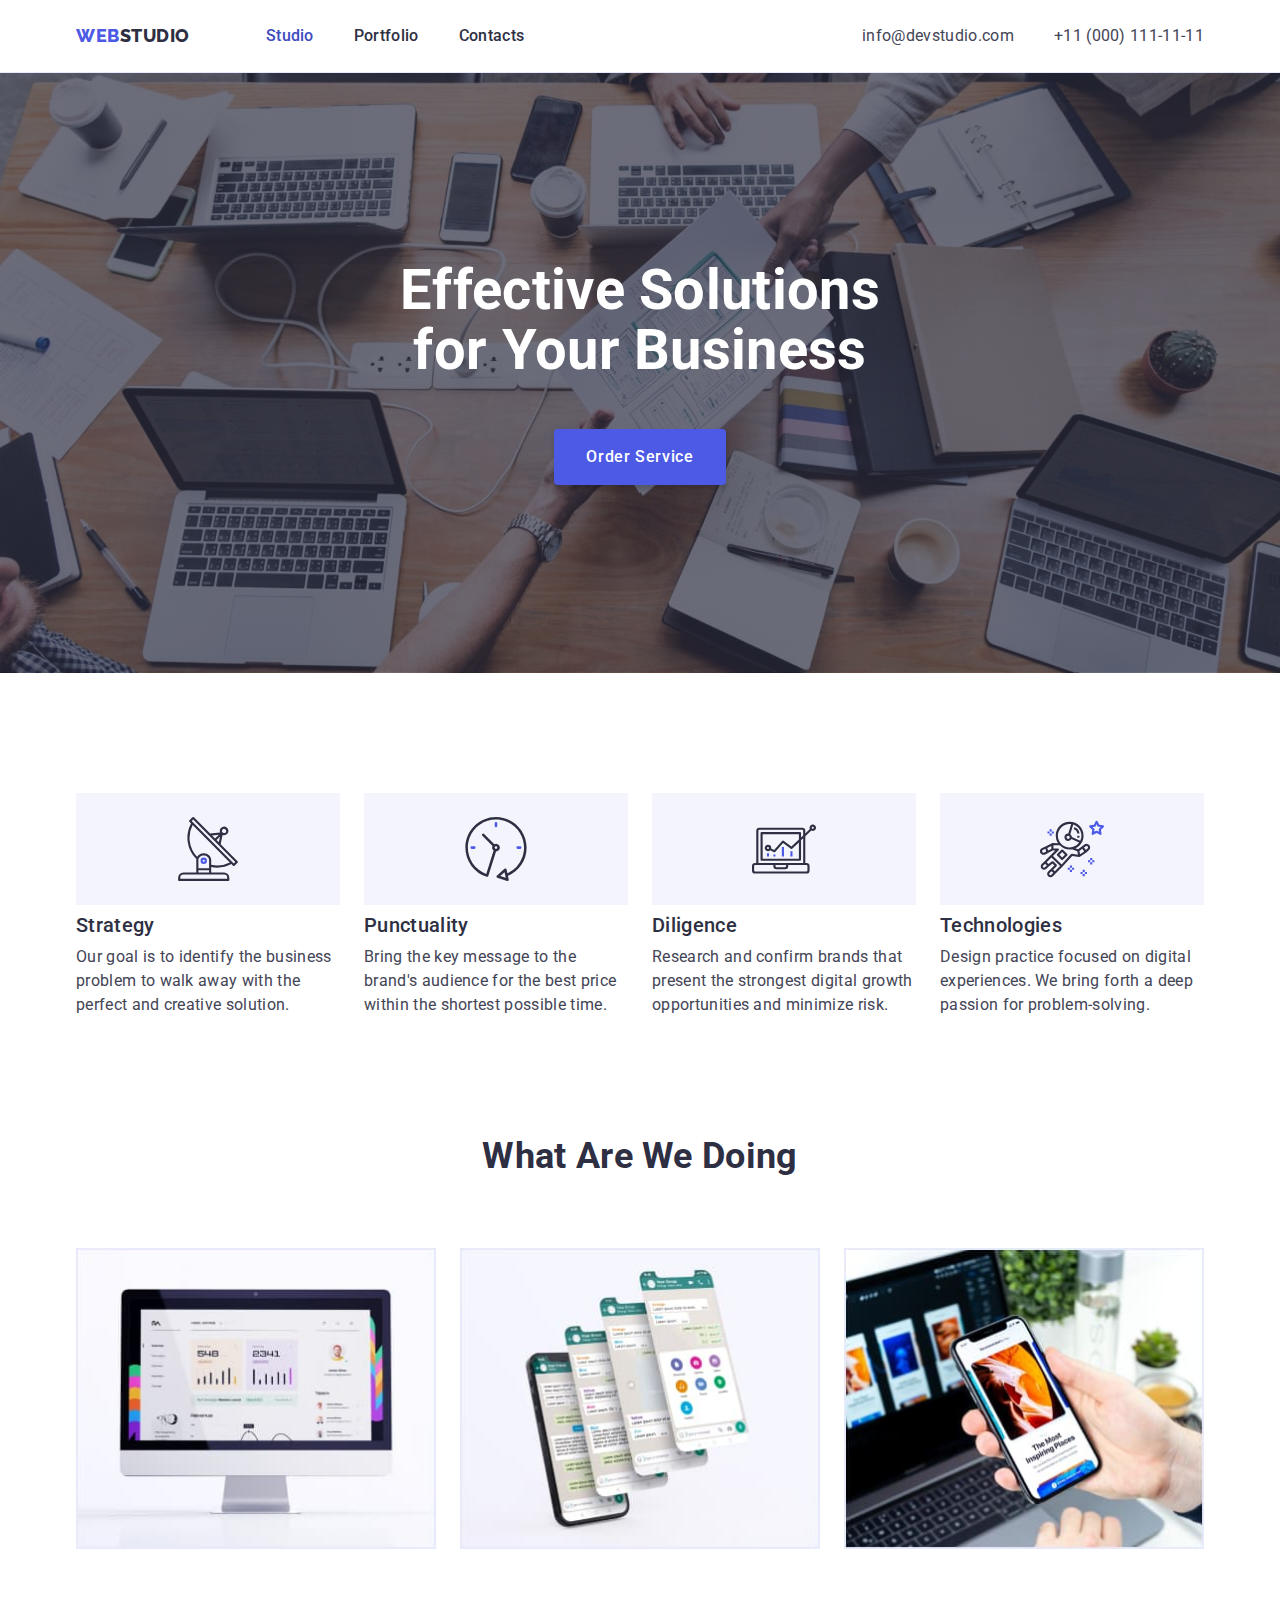
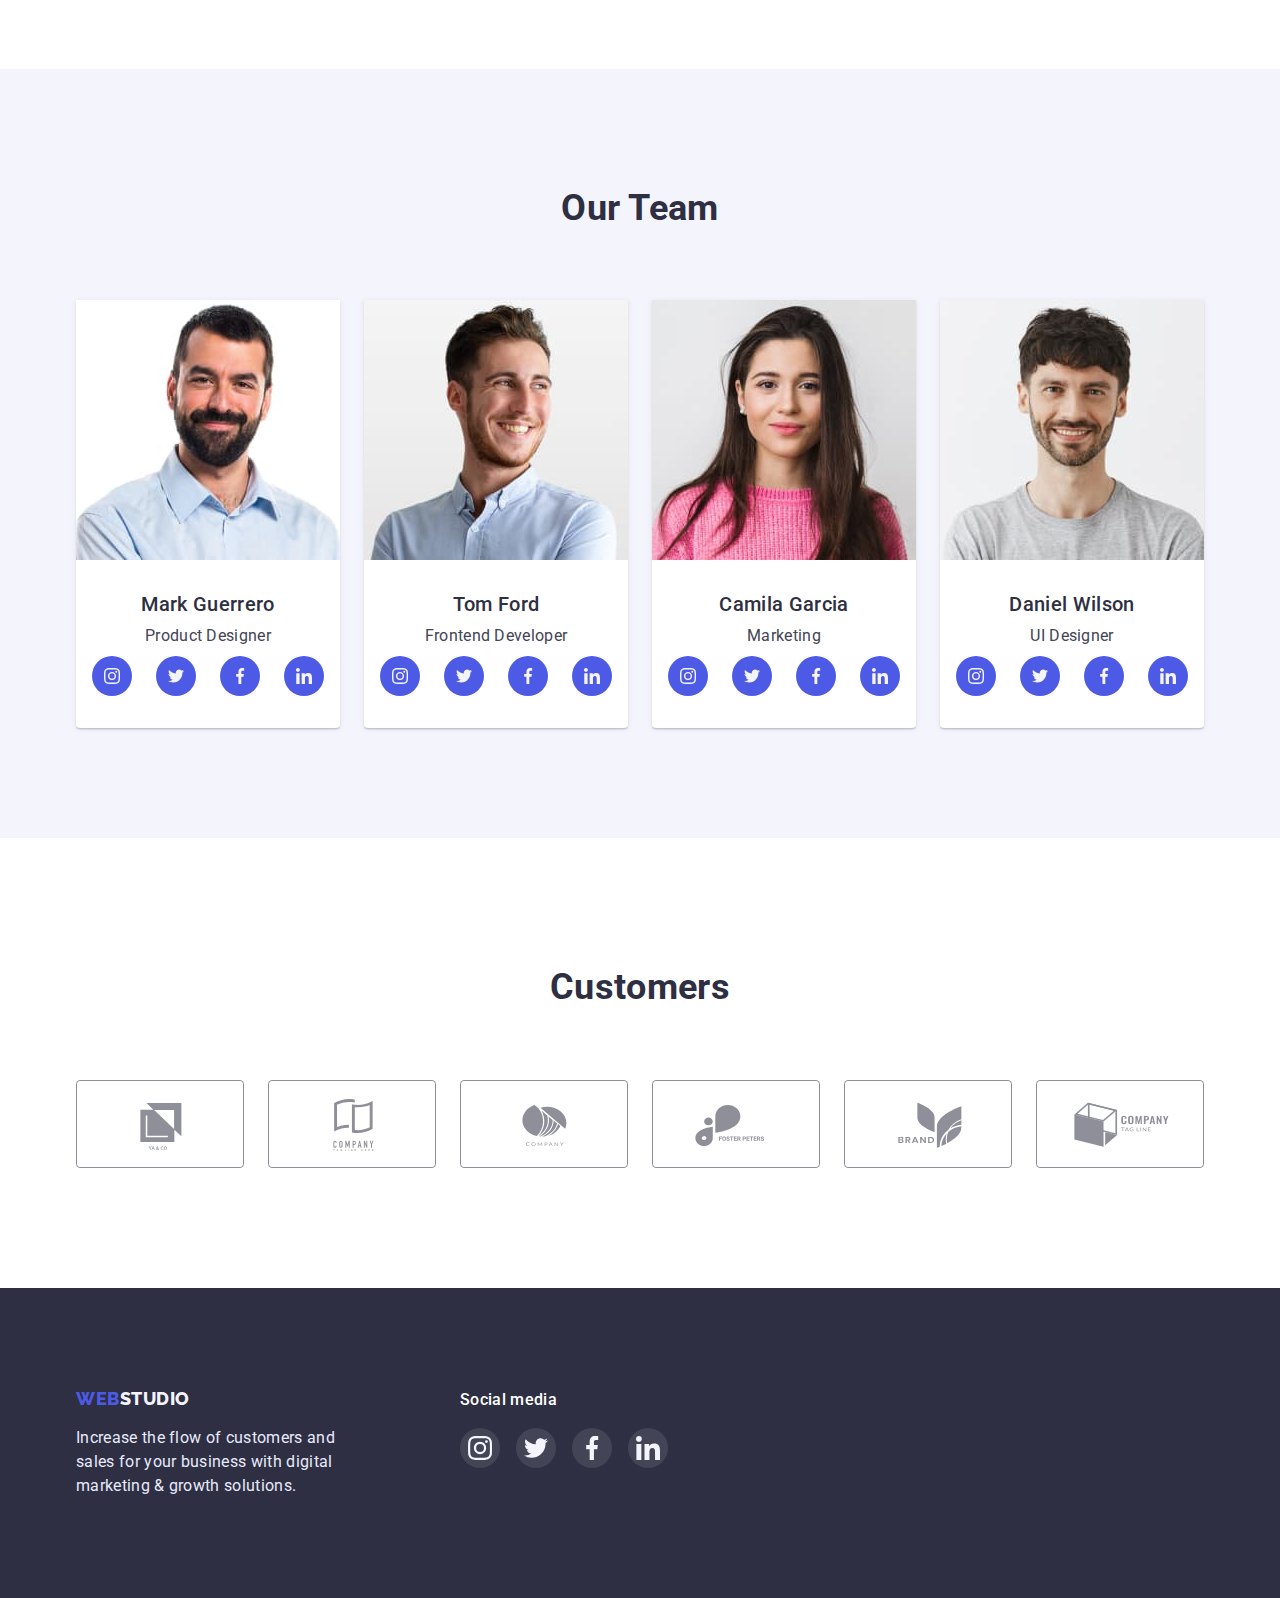
==== index.html @ 433f9288 "Initial commit" ====
<!DOCTYPE html>
<html lang="en">
  <head>
    <meta charset="UTF-8" />
    <meta http-equiv="X-UA-Compatible" content="IE=edge" />
    <meta name="viewport" content="width=device-width, initial-scale=1.0" />
    <title>WebStudio</title>
    <link rel="preconnect" href="https://fonts.googleapis.com" />
    <link rel="preconnect" href="https://fonts.gstatic.com" crossorigin />
    <link
      href="https://fonts.googleapis.com/css2?family=Raleway:wght@800&family=Roboto:wght@400;500;700;900&display=swap"
      rel="stylesheet"
    />
    <link
      rel="stylesheet"
      href="https://cdnjs.cloudflare.com/ajax/libs/modern-normalize/1.0.0/modern-normalize.min.css"
    />
    <link rel="stylesheet" href="./css/styles.css" />
  </head>
  <body>
    <header class="header">
      <div class="container header-container">
        <nav class="nav">
          <a href="./index.html" class="header-logo link">Web<span class="logo">Studio</span></a>
          <ul class="nav-list list">
            <li class="nav-item">
              <a href="./index.html" class="nav-link link current">Studio</a>
            </li>
            <li class="nav-item">
              <a href="./portfolio.html" class="nav-link link">Portfolio</a>
            </li>
            <li class="nav-item"><a href="#" class="nav-link link">Contacts</a></li>
          </ul>
        </nav>
        <address class="contacts">
          <ul class="contacts-list list">
            <li class="contacts-item">
              <a href="mailto:info@devstudio.com" class="contacts-link link">info@devstudio.com</a>
            </li>
            <li class="contacts-item">
              <a href="tel:+110001111111" class="contacts-link link">+11 (000) 111-11-11</a>
            </li>
          </ul>
        </address>
      </div>
    </header>
    <main>
      <section class="section hero-section">
        <div class="container">
          <div class="hero-content">
            <h1 class="hero-title">
              Effective Solutions <br />
              for Your Business
            </h1>
            <button type="button" class="button primary">Order Service</button>
          </div>
        </div>
      </section>
      <section class="section features-section">
        <div class="container">
          <h2 class="section-title visually-hidden">Our Features</h2>
          <ul class="features-list list">
            <li class="features-item">
              <div class="features-wrapper">
                <svg class="features-icon" width="64" height="64">
                  <use href="./images/icons/icons.svg#icon-antenna"></use>
                </svg>
              </div>
              <h3 class="features-subtitle subtitle">Strategy</h3>
              <p class="features-text">
                Our goal is to identify the business problem to walk away with the perfect and
                creative solution.
              </p>
            </li>
            <li class="features-item">
              <div class="features-wrapper">
                <svg class="features-icon" width="64" height="64">
                  <use href="./images/icons/icons.svg#icon-clock"></use>
                </svg>
              </div>
              <h3 class="features-subtitle subtitle">Punctuality</h3>
              <p class="features-text">
                Bring the key message to the brand's audience for the best price within the shortest
                possible time.
              </p>
            </li>
            <li class="features-item">
              <div class="features-wrapper">
                <svg class="features-icon" width="64" height="64">
                  <use href="./images/icons/icons.svg#icon-diagram"></use>
                </svg>
              </div>
              <h3 class="features-subtitle subtitle">Diligence</h3>
              <p class="features-text">
                Research and confirm brands that present the strongest digital growth opportunities
                and minimize risk.
              </p>
            </li>
            <li class="features-item">
              <div class="features-wrapper">
                <svg class="features-icon" width="64" height="64">
                  <use href="./images/icons/icons.svg#icon-astronaut"></use>
                </svg>
              </div>
              <h3 class="features-subtitle subtitle">Technologies</h3>
              <p class="features-text">
                Design practice focused on digital experiences. We bring forth a deep passion for
                problem-solving.
              </p>
            </li>
          </ul>
        </div>
      </section>
      <section class="section work-section">
        <div class="container">
          <h2 class="section-title">What are we doing</h2>
          <ul class="work-list list">
            <li class="work-item">
              <img
                src="./images/examples-of-work/monitor.jpg"
                alt="Web application on pc monitor"
                width="360"
                height="300"
              />
            </li>
            <li class="work-item">
              <img
                src="./images/examples-of-work/phone.jpg"
                alt="Phone screen"
                width="360"
                height="300"
              />
            </li>
            <li class="work-item">
              <img
                src="./images/examples-of-work/phone-and-laptop.jpg"
                alt="A man works at a laptop and a phone"
                width="360"
                height="300"
              />
            </li>
          </ul>
        </div>
      </section>
      <section class="section team-section">
        <div class="container">
          <h2 class="section-title">Our Team</h2>
          <ul class="team-list list">
            <li class="team-item">
              <img
                src="./images/team/mark-guerrero.jpg"
                alt="Mark Guerrero"
                width="264"
                height="260"
              />
              <div class="team-content">
                <h3 class="team-subtitle subtitle">Mark Guerrero</h3>
                <p class="team-text">Product Designer</p>
                <ul class="team-socials-list list">
                  <li class="team-socials-item">
                    <a href="" class="team-socials-link link">
                      <svg class="team-socials-icon" width="16" height="16">
                        <use href="./images/icons/icons.svg#icon-instagram"></use>
                      </svg>
                    </a>
                  </li>
                  <li class="team-socials-item">
                    <a href="" class="team-socials-link link">
                      <svg class="team-socials-icon" width="16" height="16">
                        <use href="./images/icons/icons.svg#icon-twitter"></use>
                      </svg>
                    </a>
                  </li>
                  <li class="team-socials-item">
                    <a href="" class="team-socials-link link">
                      <svg class="team-socials-icon" width="16" height="16">
                        <use href="./images/icons/icons.svg#icon-facebook"></use>
                      </svg>
                    </a>
                  </li>
                  <li class="team-socials-item">
                    <a href="" class="team-socials-link link">
                      <svg class="team-socials-icon" width="16" height="16">
                        <use href="./images/icons/icons.svg#icon-linkedin"></use>
                      </svg>
                    </a>
                  </li>
                </ul>
              </div>
            </li>
            <li class="team-item">
              <img src="./images/team/tom-ford.jpg" alt="Tom Ford" width="264" height="260" />
              <div class="team-content">
                <h3 class="team-subtitle subtitle">Tom Ford</h3>
                <p class="team-text">Frontend Developer</p>
                <ul class="team-socials-list list">
                  <li class="team-socials-item">
                    <a href="" class="team-socials-link link">
                      <svg class="team-socials-icon" width="16" height="16">
                        <use href="./images/icons/icons.svg#icon-instagram"></use>
                      </svg>
                    </a>
                  </li>
                  <li class="team-socials-item">
                    <a href="" class="team-socials-link link">
                      <svg class="team-socials-icon" width="16" height="16">
                        <use href="./images/icons/icons.svg#icon-twitter"></use>
                      </svg>
                    </a>
                  </li>
                  <li class="team-socials-item">
                    <a href="" class="team-socials-link link">
                      <svg class="team-socials-icon" width="16" height="16">
                        <use href="./images/icons/icons.svg#icon-facebook"></use>
                      </svg>
                    </a>
                  </li>
                  <li class="team-socials-item">
                    <a href="" class="team-socials-link link">
                      <svg class="team-socials-icon" width="16" height="16">
                        <use href="./images/icons/icons.svg#icon-linkedin"></use>
                      </svg>
                    </a>
                  </li>
                </ul>
              </div>
            </li>
            <li class="team-item">
              <img
                src="./images/team/camila-garcia.jpg"
                alt="Camila Garcia"
                width="264"
                height="260"
              />
              <div class="team-content">
                <h3 class="team-subtitle subtitle">Camila Garcia</h3>
                <p class="team-text">Marketing</p>
                <ul class="team-socials-list list">
                  <li class="team-socials-item">
                    <a href="" class="team-socials-link link">
                      <svg class="team-socials-icon" width="16" height="16">
                        <use href="./images/icons/icons.svg#icon-instagram"></use>
                      </svg>
                    </a>
                  </li>
                  <li class="team-socials-item">
                    <a href="" class="team-socials-link link">
                      <svg class="team-socials-icon" width="16" height="16">
                        <use href="./images/icons/icons.svg#icon-twitter"></use>
                      </svg>
                    </a>
                  </li>
                  <li class="team-socials-item">
                    <a href="" class="team-socials-link link">
                      <svg class="team-socials-icon" width="16" height="16">
                        <use href="./images/icons/icons.svg#icon-facebook"></use>
                      </svg>
                    </a>
                  </li>
                  <li class="team-socials-item">
                    <a href="" class="team-socials-link link">
                      <svg class="team-socials-icon" width="16" height="16">
                        <use href="./images/icons/icons.svg#icon-linkedin"></use>
                      </svg>
                    </a>
                  </li>
                </ul>
              </div>
            </li>
            <li class="team-item">
              <img
                src="./images/team/daniel-wilson.jpg"
                alt="Daniel Wilson"
                width="264"
                height="260"
              />
              <div class="team-content">
                <h3 class="team-subtitle subtitle">Daniel Wilson</h3>
                <p class="team-text">UI Designer</p>
                <ul class="team-socials-list list">
                  <li class="team-socials-item">
                    <a href="" class="team-socials-link link">
                      <svg class="team-socials-icon" width="16" height="16">
                        <use href="./images/icons/icons.svg#icon-instagram"></use>
                      </svg>
                    </a>
                  </li>
                  <li class="team-socials-item">
                    <a href="" class="team-socials-link link">
                      <svg class="team-socials-icon" width="16" height="16">
                        <use href="./images/icons/icons.svg#icon-twitter"></use>
                      </svg>
                    </a>
                  </li>
                  <li class="team-socials-item">
                    <a href="" class="team-socials-link link">
                      <svg class="team-socials-icon" width="16" height="16">
                        <use href="./images/icons/icons.svg#icon-facebook"></use>
                      </svg>
                    </a>
                  </li>
                  <li class="team-socials-item">
                    <a href="" class="team-socials-link link">
                      <svg class="team-socials-icon" width="16" height="16">
                        <use href="./images/icons/icons.svg#icon-linkedin"></use>
                      </svg>
                    </a>
                  </li>
                </ul>
              </div>
            </li>
          </ul>
        </div>
      </section>
      <section class="section customers-section">
        <div class="container">
          <h2 class="section-title">Customers</h2>
          <ul class="customers-list list">
            <li class="customers-item">
              <a href="" class="customers-link link">
                <svg class="customers-icon" width="104" height="56">
                  <use href="./images/icons/icons.svg#icon-customes-1"></use>
                </svg>
              </a>
            </li>
            <li class="customers-item">
              <a href="" class="customers-link link">
                <svg class="customers-icon" width="104" height="56">
                  <use href="./images/icons/icons.svg#icon-customes-2"></use>
                </svg>
              </a>
            </li>
            <li class="customers-item">
              <a href="" class="customers-link link">
                <svg class="customers-icon" width="104" height="56">
                  <use href="./images/icons/icons.svg#icon-customes-3"></use>
                </svg>
              </a>
            </li>
            <li class="customers-item">
              <a href="" class="customers-link link">
                <svg class="customers-icon" width="104" height="56">
                  <use href="./images/icons/icons.svg#icon-customes-4"></use>
                </svg>
              </a>
            </li>
            <li class="customers-item">
              <a href="" class="customers-link link">
                <svg class="customers-icon" width="104" height="56">
                  <use href="./images/icons/icons.svg#icon-customes-5"></use>
                </svg>
              </a>
            </li>
            <li class="customers-item">
              <a href="" class="customers-link link">
                <svg class="customers-icon" width="104" height="56">
                  <use href="./images/icons/icons.svg#icon-customes-6"></use>
                </svg>
              </a>
            </li>
          </ul>
        </div>
      </section>
    </main>
    <footer class="footer">
      <div class="footer-container container">
        <div class="footer-desc">
          <a href="./index.html" class="footer-logo link">Web<span class="logo">Studio</span></a>
          <p class="footer-text">
            Increase the flow of customers and sales for your business with digital marketing &#38;
            growth solutions.
          </p>
        </div>
        <div class="footer-socials">
          <h2 class="socials-title">Social media</h2>
          <ul class="footer-socials-list list">
            <li class="footer-socials-item">
              <a href="" class="footer-socials-link link">
                <svg class="footer-socials-icon" width="24" height="24">
                  <use href="./images/icons/icons.svg#icon-instagram"></use>
                </svg>
              </a>
            </li>
            <li class="footer-socials-item">
              <a href="" class="footer-socials-link link">
                <svg class="footer-socials-icon" width="24" height="24">
                  <use href="./images/icons/icons.svg#icon-twitter"></use>
                </svg>
              </a>
            </li>
            <li class="footer-socials-item">
              <a href="" class="footer-socials-link link">
                <svg class="footer-socials-icon" width="24" height="24">
                  <use href="./images/icons/icons.svg#icon-facebook"></use>
                </svg>
              </a>
            </li>
            <li class="footer-socials-item">
              <a href="" class="footer-socials-link link">
                <svg class="footer-socials-icon" width="24" height="24">
                  <use href="./images/icons/icons.svg#icon-linkedin"></use>
                </svg>
              </a>
            </li>
          </ul>
        </div>
      </div>
    </footer>
  </body>
</html>
---- css/styles.css ----
:root {
  /* Fonts */
  --primary-font: Roboto, sans-serif;
  --secondary-font: Raleway, sans-serif;
  /* Text colors */
  --primary-text-cl: #434455;
  --secondary-text-cl: #2e2f42;
  --accent-text-cl: #4d5ae5;
  --ocean-text-cl: #404bbf;
  --white-text-cl: #ffffff;
  --cloud-text-cl: #f4f4fd;
  --cornflower-text-cl: #e7e9fc;
  /* Background color */
  --iris-bg-cl: #4d5ae5;
  --ocean-bg-cl: #404bbf;
  --navy-blue-bg-cl: #2e2f42;
  --cloud-bg-cl: #f4f4fd;
  --white-bg-cl: #ffffff;
  --grey-bg-cl-10: rgba(255, 255, 255, 0.1);
  --light-green-bg-cl: #31d0aa;
  --grey-bg-cl: #8e8f99;
  /* Other */
  --primary-border-cl: #e7e9fc;
  --secondary-border-cl: #f4f4fd;
}
/* --------------------------------------- */
h1,
h2,
h3,
h4,
h5,
h6,
p {
  margin: 0;
}
ul,
ol {
  margin: 0;
  padding: 0;
}
img {
  display: block;
  max-width: 100%;
  height: auto;
}

body {
  color: var(--primary-text-cl);
  font-family: var(--primary-font);
  line-height: 1.5;
  letter-spacing: 0.02em;
}

.list {
  list-style: none;
}
.link {
  text-decoration: none;
}
.container {
  width: 1158px;
  margin: 0 auto;
  padding: 0px 15px;
}
/* ----HEADER---- */
.header {
  border-bottom: 1px solid var(--primary-border-cl);
  box-shadow: 0px 2px 1px rgba(46, 47, 66, 0.08), 0px 1px 1px rgba(46, 47, 66, 0.16),
    0px 1px 6px rgba(46, 47, 66, 0.08);
}
.header-container {
  display: flex;
  align-items: center;
  justify-content: space-between;
}

.header-logo {
  margin-right: 76px;
  font-family: var(--secondary-font);
  font-style: normal;
  font-weight: 800;
  font-size: 18px;
  color: var(--accent-text-cl);
  line-height: 1.3;
  letter-spacing: 0.03em;
  text-transform: uppercase;
}
.header-logo .logo {
  color: var(--secondary-text-cl);
}
.nav {
  display: flex;
  align-items: center;
}
.nav-list {
  display: flex;
}
.nav-item:not(:last-child) {
  margin-right: 40px;
}
.nav-link {
  display: block;
  padding-top: 24px;
  padding-bottom: 24px;
  color: var(--secondary-text-cl);
  font-weight: 500;
}
.nav-list .link.current {
  color: var(--ocean-text-cl);
}
.contacts-list {
  display: flex;
}
.contacts-item:first-child {
  margin-right: 40px;
}
.contacts-link {
  display: block;
  padding-top: 24px;
  padding-bottom: 24px;
  color: currentColor;
  font-style: normal;
}
.nav-link:hover,
.nav-link:focus,
.contacts-link:hover,
.contacts-link:focus {
  color: var(--ocean-text-cl);
}

/* ----MAIN---- */
.section {
  padding-top: 120px;
  padding-bottom: 120px;
}
/* HERO */
.hero-section {
  padding-top: 188px;
  padding-bottom: 188px;
  max-width: 1440px;
  margin: 0 auto;
  background-color: var(--navy-blue-bg-cl);
  background-image: linear-gradient(rgba(46, 47, 66, 0.7), rgba(46, 47, 66, 0.7)),
    url(../images/hero/hero-overlay.jpg);
  background-repeat: no-repeat;
  background-position: center;
}

.hero-content {
  margin: 0 auto;
  width: 494px;
  text-align: center;
}
.hero-title {
  margin-bottom: 48px;
  font-size: 56px;
  line-height: 1.07;
  color: var(--white-text-cl);
}
/* BUTTON */
.button {
  font-size: inherit;
  font-weight: 500;
  line-height: 1.5;
  letter-spacing: 0.04em;
  border: none;
  border-radius: 4px;
  cursor: pointer;
}
.button.primary {
  padding: 16px 32px;
  background-color: var(--iris-bg-cl);
  color: var(--white-text-cl);
  box-shadow: 0px 4px 4px rgba(0, 0, 0, 0.15);
}
.button.primary:hover,
.button.primary:focus {
  background-color: var(--ocean-bg-cl);
}
.button.secondary {
  padding: 12px 24px;
  background-color: var(--cloud-bg-cl);
  color: var(--accent-text-cl);
  border: 1px solid var(--primary-border-cl);
}
.button.secondary:hover,
.button.secondary:focus {
  background-color: var(--ocean-bg-cl);
  border: 1px solid transparent;
  color: var(--white-text-cl);
  box-shadow: 0px 3px 1px rgba(0, 0, 0, 0.1), 0px 2px 1px rgba(0, 0, 0, 0.08),
    0px 2px 2px rgba(0, 0, 0, 0.12);
}

/* FEATURES */
.visually-hidden {
  position: absolute;
  width: 1px;
  height: 1px;
  margin: -1px;
  border: 0;
  padding: 0;
  white-space: nowrap;
  clip-path: inset(100%);
  clip: rect(0 0 0 0);
  overflow: hidden;
}
.features-wrapper {
  margin-bottom: 8px;
  width: 264px;
  height: 112px;
  display: flex;
  align-items: center;
  justify-content: center;
  background-color: var(--cloud-bg-cl);
}
.features-subtitle,
.team-subtitle,
.gallery-subtitle {
  font-weight: 500;
  font-size: 20px;
  color: var(--secondary-text-cl);
  line-height: 1.2;
}
.features-list {
  display: flex;
  gap: 24px;
}
.features-item {
  width: 264px;
}
/* WORK */
.work-section {
  padding-top: 0;
}
.section-title {
  margin-bottom: 72px;
  font-size: 36px;
  color: var(--secondary-text-cl);
  line-height: 1.1;
  text-transform: capitalize;
  text-align: center;
}
.work-list {
  display: flex;
  gap: 24px;
}
.work-item {
  border: 1px solid var(--primary-border-cl);
}
/* TEAM */
.team-section {
  padding-bottom: 110px;
  background-color: var(--cloud-bg-cl);
}
.team-list {
  display: flex;
  gap: 24px;
}
.team-item {
  display: flex;
  flex-direction: column;
  align-items: center;
  border-radius: 0px 0px 4px 4px;
  background-color: var(--white-bg-cl);
  box-shadow: 0px 1px 6px rgba(46, 47, 66, 0.08), 0px 1px 1px rgba(46, 47, 66, 0.16),
    0px 2px 1px rgba(46, 47, 66, 0.08);
}
.team-content {
  width: 232px;
  padding: 32px 16px;
  text-align: center;
}
.team-text {
  margin-bottom: 8px;
}
.team-socials-list {
  display: flex;
  align-items: center;
  justify-content: center;
  gap: 24px;
}
.team-socials-link {
  display: flex;
  align-items: center;
  justify-content: center;
  width: 40px;
  height: 40px;
  background-color: var(--iris-bg-cl);
  border-radius: 50%;
}
.team-socials-icon {
  fill: var(--cloud-bg-cl);
}
.team-socials-link:hover,
.team-socials-link:focus {
  background-color: var(--ocean-bg-cl);
}
/* CUSTOMERS */
.customers-section {
  padding-top: 130px;
}
.customers-list {
  display: flex;
  align-items: center;
  justify-content: center;
  gap: 24px;
}
.customers-link {
  display: flex;
  align-items: center;
  justify-content: center;
  width: 168px;
  height: 88px;
  border: 1px solid var(--grey-bg-cl);
  border-radius: 4px;
}
.customers-icon {
  fill: var(--grey-bg-cl);
}
.customers-link:hover,
.customers-link:focus {
  border-color: var(--ocean-bg-cl);
}
.customers-link:hover .customers-icon,
.customers-link:focus .customers-icon {
  fill: var(--ocean-bg-cl);
}

/* ----GALLERY---- */
.section.gallery-section {
  padding-top: 96px;
}
/* FILTER-BTN */
.filter-list {
  display: flex;
  justify-content: center;
  margin-bottom: 72px;
}
.filter-item:not(:last-child) {
  margin-right: 24px;
}
/* GALLERY CONTENT */
.gallery-list {
  display: flex;
  flex-wrap: wrap;
  column-gap: 24px;
  row-gap: 48px;
}
.gallery-item {
  /* width: 360px; */
  flex-basis: calc((100% - 48) / 3);
  box-shadow: 0px 1px 6px rgba(46, 47, 66, 0.08);
}

.gallery-content {
  padding: 32px 54px 32px 16px;
  border: 1px solid var(--primary-border-cl);
  border-top: none;
}
.subtitle {
  margin-bottom: 8px;
}
.gallery-link {
  display: block;
  color: currentColor;
}
.gallery-link:hover,
.gallery-link:focus {
  box-shadow: 0px 1px 6px rgba(46, 47, 66, 0.08), 0px 1px 1px rgba(46, 47, 66, 0.16),
    0px 2px 1px rgba(46, 47, 66, 0.08);
}
.gallery-link:hover .gallery-content,
.gallery-link:focus .gallery-content {
  border: 1px solid var(--secondary-border-cl);
  border-top: none;
}
/* ----FOOTER---- */
.footer {
  padding: 100px 0px;
  background-color: var(--navy-blue-bg-cl);
}
.footer-container {
  display: flex;
  align-items: baseline;
}
.footer-logo {
  display: block;
  margin-bottom: 16px;
  font-family: var(--secondary-font);
  font-style: normal;
  font-weight: 800;
  font-size: 18px;
  color: var(--accent-text-cl);
  line-height: 1.16;
  letter-spacing: 0.03em;
  text-transform: uppercase;
}
.footer-logo .logo {
  color: var(--cloud-text-cl);
}
.footer-text {
  color: var(--cornflower-text-cl);
}
.footer-desc {
  margin-right: 120px;
  width: 264px;
}
.socials-title {
  margin-bottom: 16px;
  font-size: 16px;
  font-weight: 500;
  color: var(--white-text-cl);
}
.footer-socials-list {
  display: flex;
  align-items: center;
  justify-content: center;
  gap: 16px;
}
.footer-socials-link {
  display: flex;
  align-items: center;
  justify-content: center;
  width: 40px;
  height: 40px;
  background-color: var(--grey-bg-cl-10);
  border-radius: 50%;
}
.footer-socials-icon {
  fill: var(--cloud-bg-cl);
}
.footer-socials-link:hover,
.footer-socials-link:focus {
  background-color: var(--light-green-bg-cl);
}
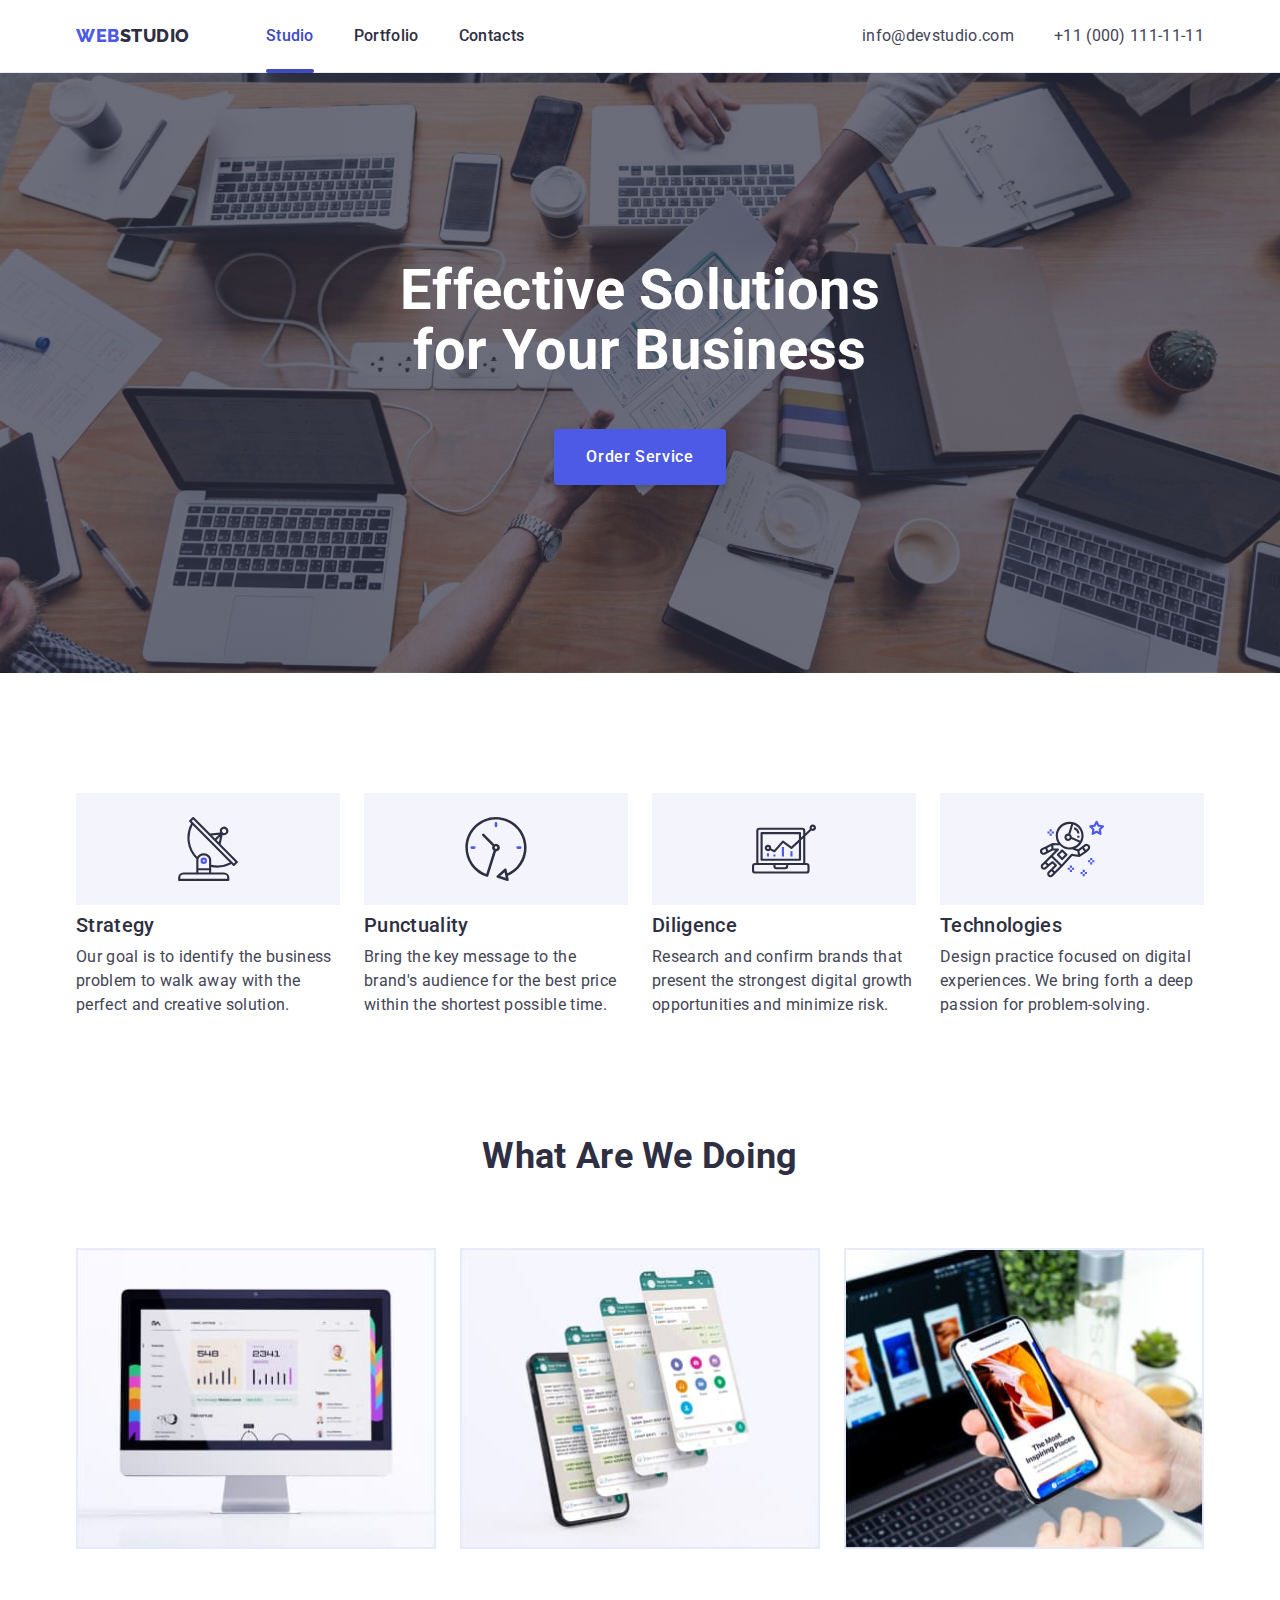
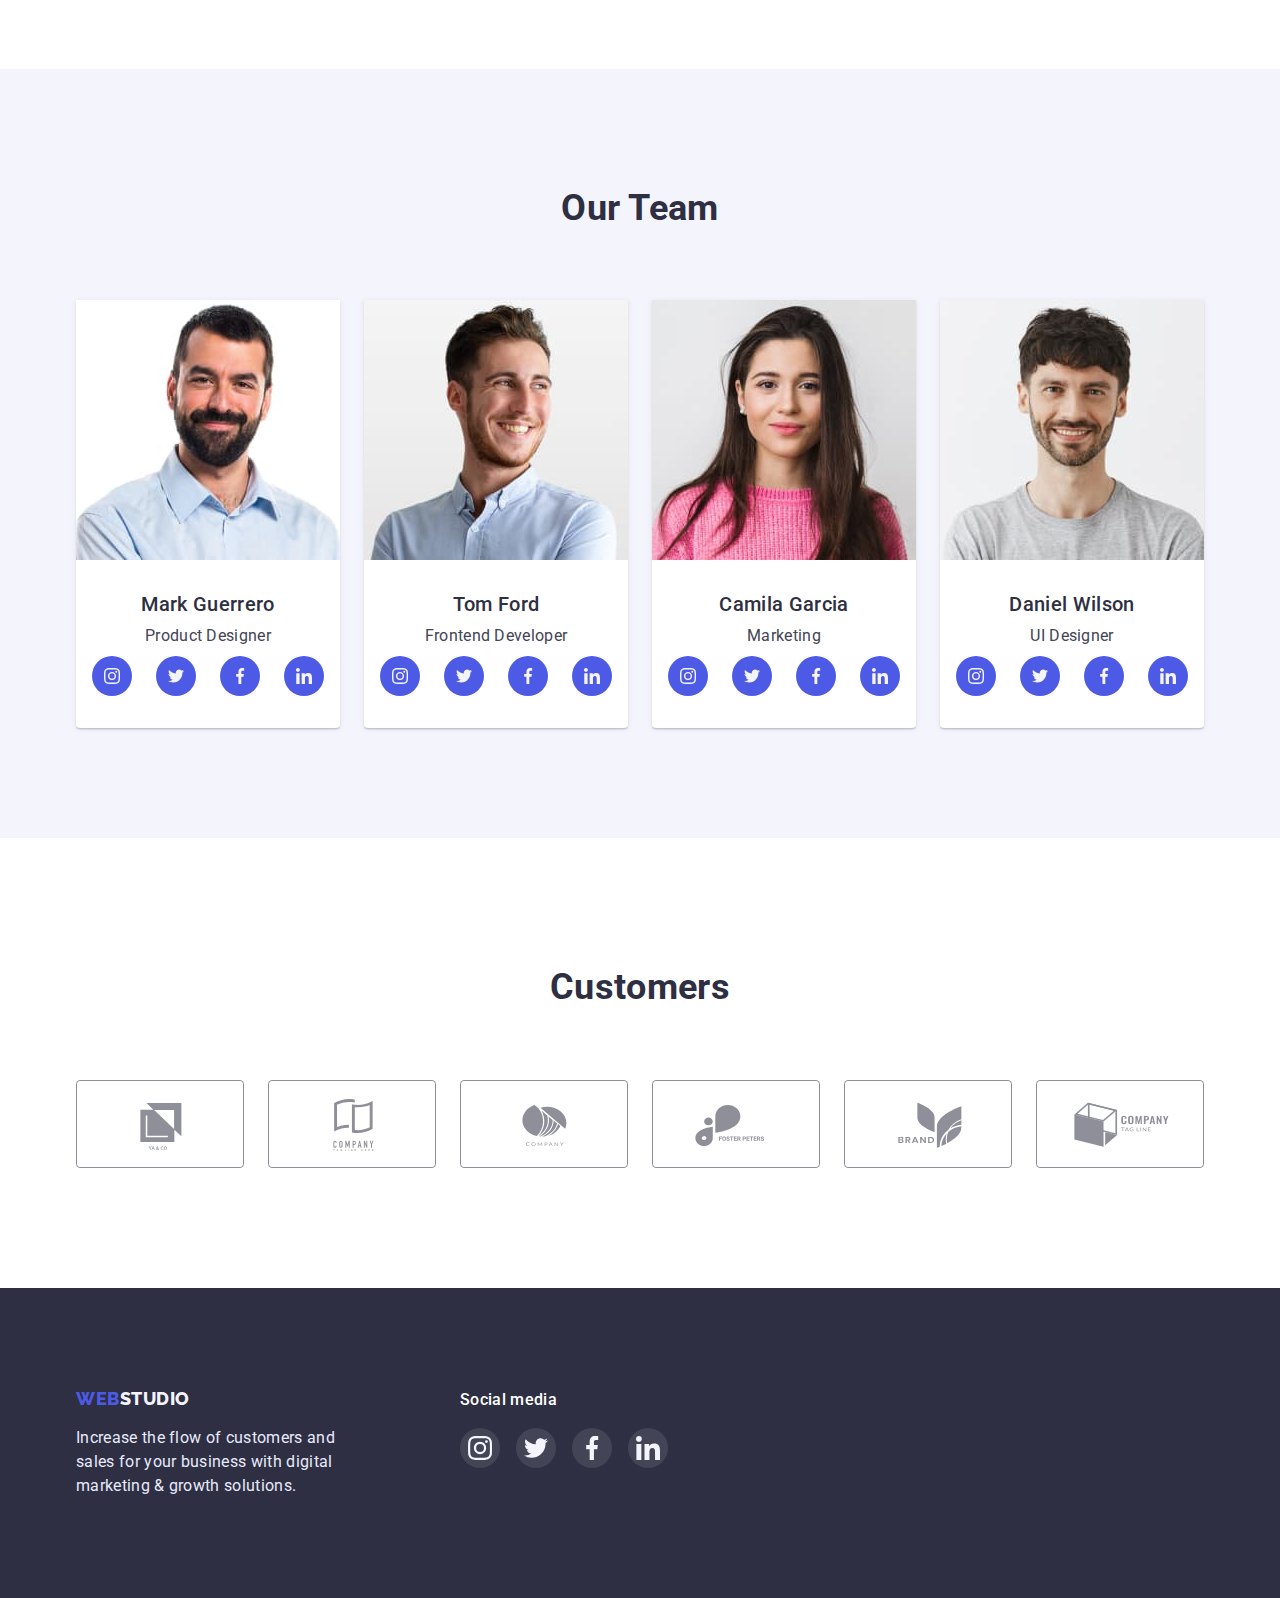
==== commit a7180d52: "Update index.html" ====
--- a/index.html
+++ b/index.html
@@ -29,7 +29,9 @@
             <li class="nav-item">
               <a href="./portfolio.html" class="nav-link link">Portfolio</a>
             </li>
-            <li class="nav-item"><a href="#" class="nav-link link">Contacts</a></li>
+            <li class="nav-item">
+              <a href="#" class="nav-link link">Contacts</a>
+            </li>
           </ul>
         </nav>
         <address class="contacts">
@@ -48,11 +50,8 @@
       <section class="section hero-section">
         <div class="container">
           <div class="hero-content">
-            <h1 class="hero-title">
-              Effective Solutions <br />
-              for Your Business
-            </h1>
-            <button type="button" class="button primary">Order Service</button>
+            <h1 class="hero-title">Effective Solutions for Your Business</h1>
+            <button type="button" class="button primary" data-modal-open>Order Service</button>
           </div>
         </div>
       </section>
@@ -406,5 +405,15 @@
         </div>
       </div>
     </footer>
+    <div class="backdrop is-hidden" data-modal>
+      <div class="modal">
+        <button class="modal-btn" type="button" data-modal-close>
+          <svg class="btn-icon" width="8" height="8">
+            <use href="./images/icons/icons.svg#icon-close"></use>
+          </svg>
+        </button>
+      </div>
+    </div>
+    <script src="./js/modal.js"></script>
   </body>
 </html>
--- a/css/styles.css
+++ b/css/styles.css
@@ -16,12 +16,16 @@
   --navy-blue-bg-cl: #2e2f42;
   --cloud-bg-cl: #f4f4fd;
   --white-bg-cl: #ffffff;
+  --cornflower-bg-cl: #e7e9fc;
   --grey-bg-cl-10: rgba(255, 255, 255, 0.1);
   --light-green-bg-cl: #31d0aa;
   --grey-bg-cl: #8e8f99;
+  --backdrop-bg-cl-40: rgba(46, 47, 66, 0.4);
+  --modal-bg: #fcfcfc;
   /* Other */
   --primary-border-cl: #e7e9fc;
   --secondary-border-cl: #f4f4fd;
+  --trns-fast: 250ms cubic-bezier(0.4, 0, 0.2, 1);
 }
 /* --------------------------------------- */
 h1,
@@ -99,14 +103,27 @@
   margin-right: 40px;
 }
 .nav-link {
+  position: relative;
   display: block;
   padding-top: 24px;
   padding-bottom: 24px;
   color: var(--secondary-text-cl);
   font-weight: 500;
+  transition: color var(--trns-fast);
 }
 .nav-list .link.current {
   color: var(--ocean-text-cl);
+}
+.current::after {
+  position: absolute;
+  bottom: -1px;
+  left: 0;
+  content: '';
+  display: block;
+  width: 100%;
+  height: 4px;
+  background-color: var(--ocean-bg-cl);
+  border-radius: 2px;
 }
 .contacts-list {
   display: flex;
@@ -118,8 +135,9 @@
   display: block;
   padding-top: 24px;
   padding-bottom: 24px;
+  font-style: normal;
   color: currentColor;
-  font-style: normal;
+  transition: color var(--trns-fast);
 }
 .nav-link:hover,
 .nav-link:focus,
@@ -172,6 +190,7 @@
   background-color: var(--iris-bg-cl);
   color: var(--white-text-cl);
   box-shadow: 0px 4px 4px rgba(0, 0, 0, 0.15);
+  transition: background-color var(--trns-fast);
 }
 .button.primary:hover,
 .button.primary:focus {
@@ -182,14 +201,16 @@
   background-color: var(--cloud-bg-cl);
   color: var(--accent-text-cl);
   border: 1px solid var(--primary-border-cl);
+  transition: background-color var(--trns-fast), color var(--trns-fast), box-shadow var(--trns-fast),
+    border-color var(--trns-fast);
 }
 .button.secondary:hover,
 .button.secondary:focus {
   background-color: var(--ocean-bg-cl);
-  border: 1px solid transparent;
-  color: var(--white-text-cl);
+  border-color: transparent;
   box-shadow: 0px 3px 1px rgba(0, 0, 0, 0.1), 0px 2px 1px rgba(0, 0, 0, 0.08),
     0px 2px 2px rgba(0, 0, 0, 0.12);
+  color: var(--white-text-cl);
 }
 
 /* FEATURES */
@@ -288,6 +309,7 @@
   height: 40px;
   background-color: var(--iris-bg-cl);
   border-radius: 50%;
+  transition: background-color var(--trns-fast);
 }
 .team-socials-icon {
   fill: var(--cloud-bg-cl);
@@ -314,9 +336,11 @@
   height: 88px;
   border: 1px solid var(--grey-bg-cl);
   border-radius: 4px;
+  transition: border-color var(--trns-fast);
 }
 .customers-icon {
   fill: var(--grey-bg-cl);
+  transition: fill var(--trns-fast);
 }
 .customers-link:hover,
 .customers-link:focus {
@@ -352,11 +376,35 @@
   flex-basis: calc((100% - 48) / 3);
   box-shadow: 0px 1px 6px rgba(46, 47, 66, 0.08);
 }
-
+.gallery-thumb {
+  position: relative;
+  overflow: hidden;
+}
+.gallery-thumb-overlay {
+  position: absolute;
+  top: 0;
+  left: 0;
+  width: 100%;
+  height: 100%;
+  background-color: var(--iris-bg-cl);
+  transform: translateY(100%);
+  opacity: 0;
+  transition: transform var(--trns-fast), opacity var(--trns-fast);
+}
+.gallery-link:hover .gallery-thumb-overlay,
+.gallery-link:focus .gallery-thumb-overlay {
+  transform: translateY(0);
+  opacity: 1;
+}
+.gallery-thumb-text {
+  padding: 40px 32px 0px 32px;
+  color: var(--cloud-text-cl);
+}
 .gallery-content {
   padding: 32px 54px 32px 16px;
   border: 1px solid var(--primary-border-cl);
   border-top: none;
+  transition: border var(--trns-fast);
 }
 .subtitle {
   margin-bottom: 8px;
@@ -364,6 +412,7 @@
 .gallery-link {
   display: block;
   color: currentColor;
+  transition: box-shadow var(--trns-fast);
 }
 .gallery-link:hover,
 .gallery-link:focus {
@@ -426,6 +475,7 @@
   height: 40px;
   background-color: var(--grey-bg-cl-10);
   border-radius: 50%;
+  transition: background-color var(--trns-fast);
 }
 .footer-socials-icon {
   fill: var(--cloud-bg-cl);
@@ -434,3 +484,62 @@
 .footer-socials-link:focus {
   background-color: var(--light-green-bg-cl);
 }
+/* ----MODAL WINDOW---- */
+.backdrop {
+  position: fixed;
+  top: 0;
+  left: 0;
+  width: 100%;
+  height: 100%;
+  background-color: var(--backdrop-bg-cl-40);
+  transition: opacity var(--trns-fast), visibility var(--trns-fast);
+}
+.backdrop.is-hidden {
+  opacity: 0;
+  visibility: hidden;
+  pointer-events: none;
+}
+.backdrop.is-hidden .modal {
+  transform: translate(-50%, -50%) scale(1.2);
+}
+.modal {
+  position: absolute;
+  top: 50%;
+  left: 50%;
+  transform: translate(-50%, -50%) scale(1);
+  width: 408px;
+  min-height: 576px;
+  background-color: var(--modal-bg);
+  box-shadow: 0px 1px 1px rgba(0, 0, 0, 0.14), 0px 1px 3px rgba(0, 0, 0, 0.12),
+    0px 2px 1px rgba(0, 0, 0, 0.2);
+  border-radius: 4px;
+  transition: transform var(--trns-fast);
+}
+.modal-btn {
+  position: absolute;
+  top: 24px;
+  right: 24px;
+  display: flex;
+  align-items: center;
+  justify-content: center;
+  width: 24px;
+  height: 24px;
+  padding: 0;
+  background-color: var(--cornflower-bg-cl);
+  border: 1px solid rgba(0, 0, 0, 0.1);
+  border-radius: 50%;
+  cursor: pointer;
+  transition: background-color var(--trns-fast), border-color var(--trns-fast);
+}
+.modal-btn:hover,
+.modal-btn:focus {
+  background-color: var(--ocean-bg-cl);
+  border-color: transparent;
+}
+.btn-icon {
+  transition: fill var(--trns-fast);
+}
+.modal-btn:hover .btn-icon,
+.modal-btn:focus .btn-icon {
+  fill: var(--white-bg-cl);
+}
